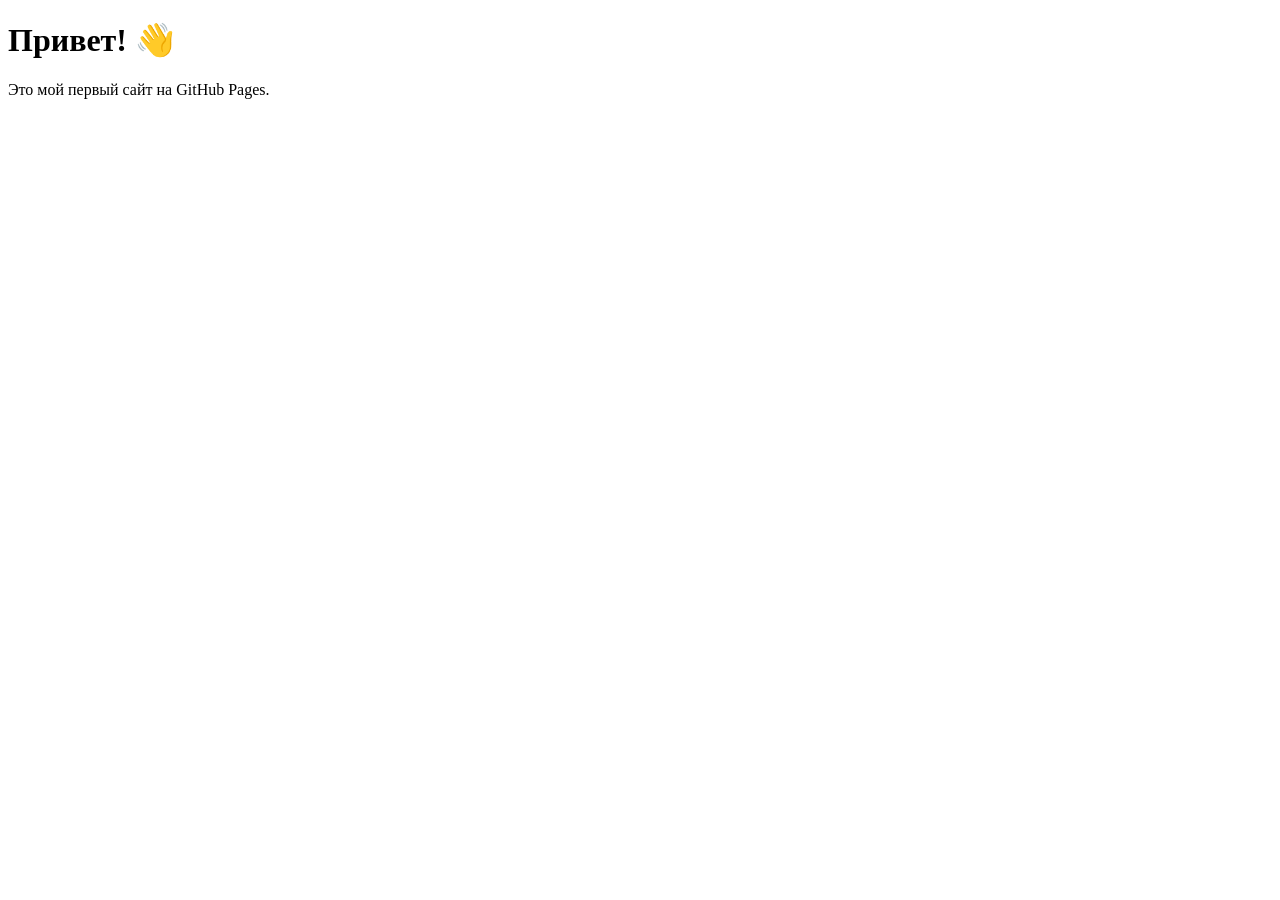
==== index.html @ b1dc0406 "feat: add index file" ====
<!DOCTYPE html>
<html lang="ru">
<head>
  <meta charset="UTF-8">
  <meta name="viewport" content="width=device-width, initial-scale=1.0">
  <title>Мой сайт</title>
</head>
<body>
  <h1>Привет! 👋</h1>
  <p>Это мой первый сайт на GitHub Pages.</p>
</body>
</html>
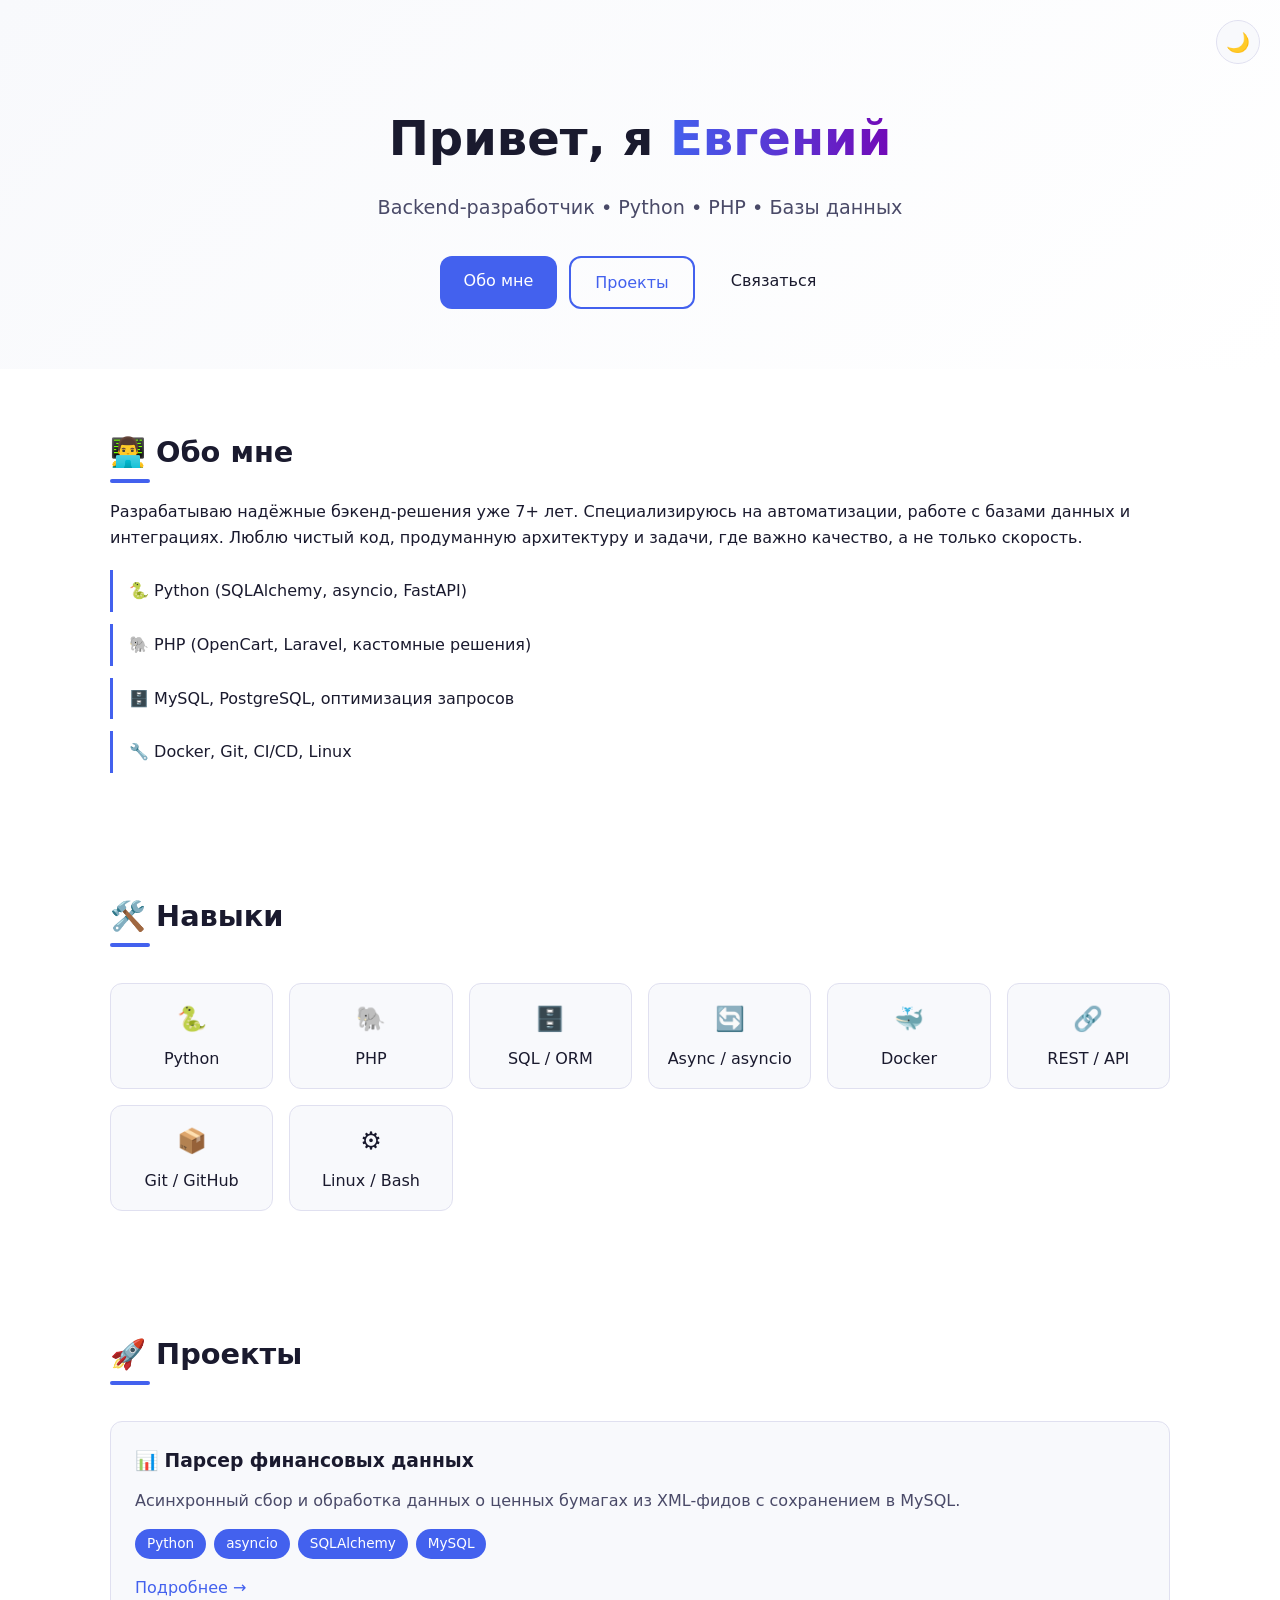
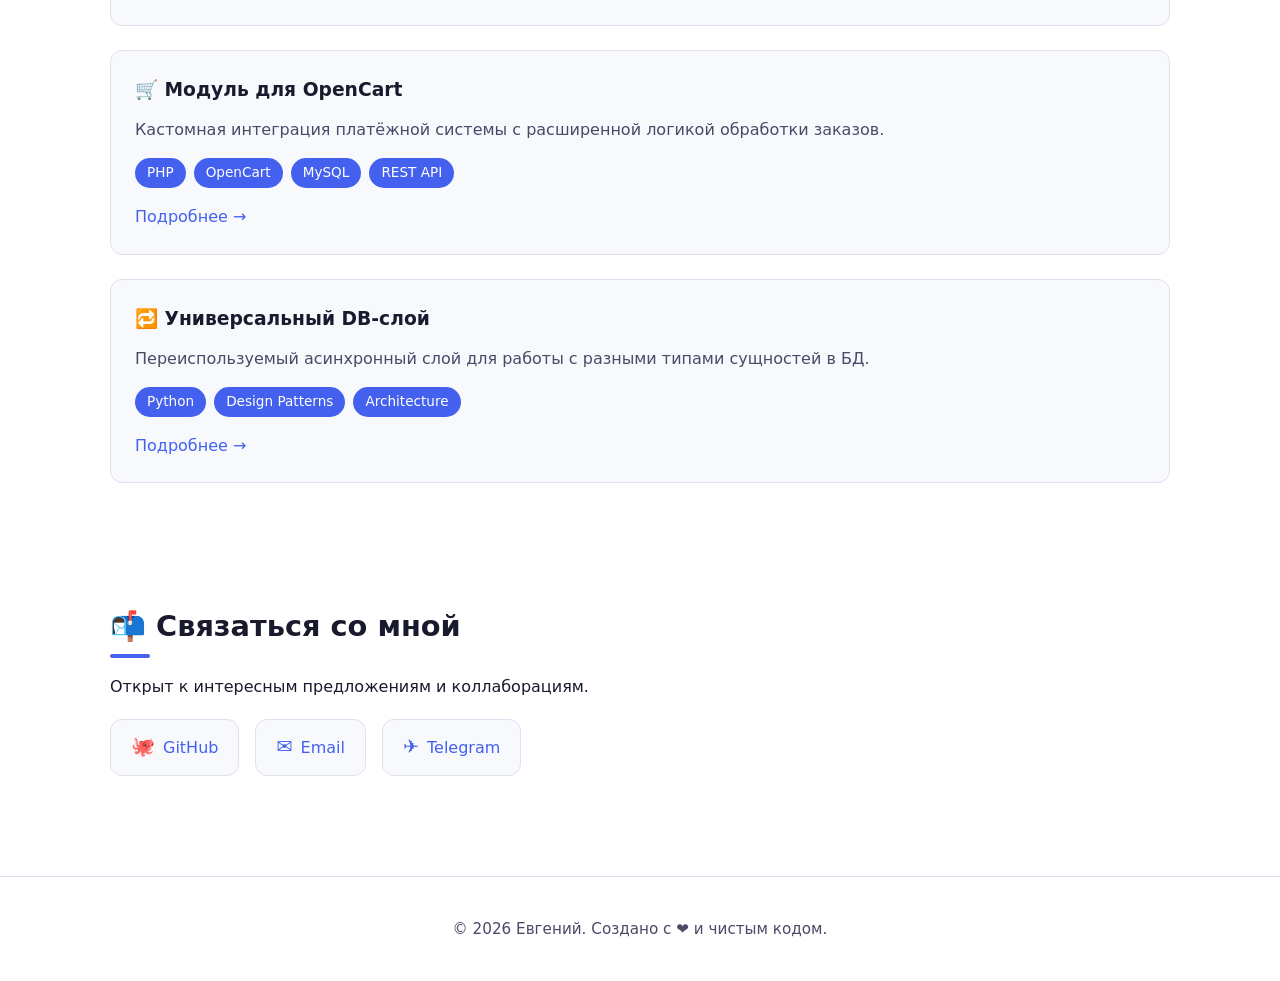
==== commit 52a81a6e: "feat: add first full web page" ====
--- a/index.html
+++ b/index.html
@@ -1,12 +1,109 @@
 <!DOCTYPE html>
 <html lang="ru">
 <head>
-  <meta charset="UTF-8">
-  <meta name="viewport" content="width=device-width, initial-scale=1.0">
-  <title>Мой сайт</title>
+  <meta charset="UTF-8" />
+  <meta name="viewport" content="width=device-width, initial-scale=1.0"/>
+  <meta name="description" content="Портфолио разработчика — бэкенд, базы данных, автоматизация">
+  <title>Евгений | Разработчик</title>
+  <link rel="stylesheet" href="style.css" />
+  <link rel="icon" href="data:image/svg+xml,<svg xmlns=%22http://www.w3.org/2000/svg%22 viewBox=%220 0 100 100%22><text y=%22.9em%22 font-size=%2290%22>👨‍💻</text></svg>">
 </head>
 <body>
-  <h1>Привет! 👋</h1>
-  <p>Это мой первый сайт на GitHub Pages.</p>
+  <button class="theme-toggle" id="themeToggle" aria-label="Переключить тему">🌙</button>
+
+  <header class="hero">
+    <div class="container">
+      <h1>Привет, я <span class="highlight">Евгений</span></h1>
+      <p class="subtitle">Backend-разработчик • Python • PHP • Базы данных</p>
+      <div class="hero-links">
+        <a href="#about" class="btn">Обо мне</a>
+        <a href="#projects" class="btn btn-outline">Проекты</a>
+        <a href="#contact" class="btn btn-ghost">Связаться</a>
+      </div>
+    </div>
+  </header>
+
+  <main class="container">
+    <section id="about" class="section">
+      <h2>👨‍💻 Обо мне</h2>
+      <p>
+        Разрабатываю надёжные бэкенд-решения уже 7+ лет. Специализируюсь на 
+        автоматизации, работе с базами данных и интеграциях. Люблю чистый код, 
+        продуманную архитектуру и задачи, где важно качество, а не только скорость.
+      </p>
+      <ul class="highlights">
+        <li>🐍 Python (SQLAlchemy, asyncio, FastAPI)</li>
+        <li>🐘 PHP (OpenCart, Laravel, кастомные решения)</li>
+        <li>🗄️ MySQL, PostgreSQL, оптимизация запросов</li>
+        <li>🔧 Docker, Git, CI/CD, Linux</li>
+      </ul>
+    </section>
+
+    <section id="skills" class="section">
+      <h2>🛠️ Навыки</h2>
+      <div class="skills-grid">
+        <div class="skill-card"><span class="skill-icon">🐍</span>Python</div>
+        <div class="skill-card"><span class="skill-icon">🐘</span>PHP</div>
+        <div class="skill-card"><span class="skill-icon">🗄️</span>SQL / ORM</div>
+        <div class="skill-card"><span class="skill-icon">🔄</span>Async / asyncio</div>
+        <div class="skill-card"><span class="skill-icon">🐳</span>Docker</div>
+        <div class="skill-card"><span class="skill-icon">🔗</span>REST / API</div>
+        <div class="skill-card"><span class="skill-icon">📦</span>Git / GitHub</div>
+        <div class="skill-card"><span class="skill-icon">⚙️</span>Linux / Bash</div>
+      </div>
+    </section>
+
+    <section id="projects" class="section">
+      <h2>🚀 Проекты</h2>
+      <div class="projects-grid">
+        <article class="project-card">
+          <h3>📊 Парсер финансовых данных</h3>
+          <p>Асинхронный сбор и обработка данных о ценных бумагах из XML-фидов с сохранением в MySQL.</p>
+          <div class="tags">
+            <span>Python</span><span>asyncio</span><span>SQLAlchemy</span><span>MySQL</span>
+          </div>
+          <a href="#" class="project-link">Подробнее →</a>
+        </article>
+        <article class="project-card">
+          <h3>🛒 Модуль для OpenCart</h3>
+          <p>Кастомная интеграция платёжной системы с расширенной логикой обработки заказов.</p>
+          <div class="tags">
+            <span>PHP</span><span>OpenCart</span><span>MySQL</span><span>REST API</span>
+          </div>
+          <a href="#" class="project-link">Подробнее →</a>
+        </article>
+        <article class="project-card">
+          <h3>🔁 Универсальный DB-слой</h3>
+          <p>Переиспользуемый асинхронный слой для работы с разными типами сущностей в БД.</p>
+          <div class="tags">
+            <span>Python</span><span>Design Patterns</span><span>Architecture</span>
+          </div>
+          <a href="#" class="project-link">Подробнее →</a>
+        </article>
+      </div>
+    </section>
+
+    <section id="contact" class="section">
+      <h2>📬 Связаться со мной</h2>
+      <p>Открыт к интересным предложениям и коллаборациям.</p>
+      <div class="contact-links">
+        <a href="https://github.com/jeka0693" target="_blank" rel="noopener" class="contact-link">
+          <span class="icon">🐙</span> GitHub
+        </a>
+        <a href="mailto:your-email@example.com" class="contact-link">
+          <span class="icon">✉️</span> Email
+        </a>
+        <a href="https://t.me/your_telegram" target="_blank" rel="noopener" class="contact-link">
+          <span class="icon">✈️</span> Telegram
+        </a>
+      </div>
+    </section>
+  </main>
+
+  <footer class="footer">
+    <p>© <span id="year"></span> Евгений. Создано с ❤️ и чистым кодом.</p>
+  </footer>
+
+  <script src="script.js"></script>
 </body>
 </html>
--- a/style.css
+++ b/style.css
@@ -0,0 +1,234 @@
+/* ===== CSS Variables & Reset ===== */
+:root {
+  --bg: #ffffff;
+  --text: #1a1a2e;
+  --text-secondary: #4a4a68;
+  --primary: #4361ee;
+  --primary-hover: #3a56d4;
+  --card-bg: #f8f9fc;
+  --border: #e0e0f0;
+  --shadow: 0 4px 20px rgba(0, 0, 0, 0.08);
+  --radius: 12px;
+  --transition: 0.3s ease;
+}
+
+[data-theme="dark"] {
+  --bg: #0f0f1a;
+  --text: #f0f0ff;
+  --text-secondary: #b0b0d0;
+  --primary: #5a76ff;
+  --primary-hover: #748dff;
+  --card-bg: #1a1a2e;
+  --border: #2a2a4a;
+  --shadow: 0 4px 20px rgba(0, 0, 0, 0.4);
+}
+
+* { box-sizing: border-box; margin: 0; padding: 0; }
+html { scroll-behavior: smooth; }
+@media (prefers-reduced-motion: reduce) { html { scroll-behavior: auto; } }
+
+body {
+  font-family: system-ui, -apple-system, 'Segoe UI', Roboto, sans-serif;
+  background: var(--bg);
+  color: var(--text);
+  line-height: 1.6;
+  transition: background var(--transition), color var(--transition);
+}
+
+.container { max-width: 1100px; margin: 0 auto; padding: 0 20px; }
+a { color: var(--primary); text-decoration: none; transition: color var(--transition); }
+a:hover { color: var(--primary-hover); }
+
+/* ===== Theme Toggle ===== */
+.theme-toggle {
+  position: fixed;
+  top: 20px;
+  right: 20px;
+  background: var(--card-bg);
+  border: 1px solid var(--border);
+  border-radius: 50%;
+  width: 44px;
+  height: 44px;
+  font-size: 1.2rem;
+  cursor: pointer;
+  display: grid;
+  place-items: center;
+  transition: transform var(--transition), background var(--transition);
+  z-index: 100;
+}
+.theme-toggle:hover { transform: scale(1.1); }
+
+/* ===== Hero ===== */
+.hero {
+  padding: 100px 0 60px;
+  text-align: center;
+  background: linear-gradient(135deg, var(--card-bg) 0%, transparent 100%);
+}
+.hero h1 {
+  font-size: clamp(2rem, 5vw, 3rem);
+  margin-bottom: 16px;
+  font-weight: 700;
+}
+.highlight {
+  background: linear-gradient(90deg, var(--primary), #7209b7);
+  -webkit-background-clip: text;
+  -webkit-text-fill-color: transparent;
+}
+.subtitle {
+  font-size: 1.2rem;
+  color: var(--text-secondary);
+  margin-bottom: 32px;
+}
+.hero-links {
+  display: flex;
+  gap: 12px;
+  justify-content: center;
+  flex-wrap: wrap;
+}
+
+/* ===== Buttons ===== */
+.btn {
+  padding: 12px 24px;
+  background: var(--primary);
+  color: white;
+  border-radius: var(--radius);
+  font-weight: 500;
+  transition: transform var(--transition), background var(--transition);
+}
+.btn:hover { background: var(--primary-hover); transform: translateY(-2px); }
+.btn-outline {
+  background: transparent;
+  border: 2px solid var(--primary);
+  color: var(--primary);
+}
+.btn-outline:hover { background: var(--primary); color: white; }
+.btn-ghost {
+  background: transparent;
+  color: var(--text);
+}
+.btn-ghost:hover { color: var(--primary); }
+
+/* ===== Sections ===== */
+.section { padding: 60px 0; }
+.section h2 {
+  font-size: 1.8rem;
+  margin-bottom: 24px;
+  position: relative;
+  display: inline-block;
+}
+.section h2::after {
+  content: '';
+  position: absolute;
+  bottom: -8px;
+  left: 0;
+  width: 40px;
+  height: 4px;
+  background: var(--primary);
+  border-radius: 2px;
+}
+
+/* ===== Highlights & Skills ===== */
+.highlights {
+  list-style: none;
+  display: grid;
+  gap: 12px;
+  margin-top: 20px;
+}
+.highlights li {
+  padding: 8px 0;
+  border-left: 3px solid var(--primary);
+  padding-left: 16px;
+}
+
+.skills-grid {
+  display: grid;
+  grid-template-columns: repeat(auto-fit, minmax(140px, 1fr));
+  gap: 16px;
+  margin-top: 20px;
+}
+.skill-card {
+  background: var(--card-bg);
+  border: 1px solid var(--border);
+  border-radius: var(--radius);
+  padding: 16px;
+  text-align: center;
+  transition: transform var(--transition), box-shadow var(--transition);
+}
+.skill-card:hover {
+  transform: translateY(-4px);
+  box-shadow: var(--shadow);
+}
+.skill-icon { font-size: 1.5rem; display: block; margin-bottom: 8px; }
+
+/* ===== Projects ===== */
+.projects-grid {
+  display: grid;
+  gap: 24px;
+  margin-top: 20px;
+}
+.project-card {
+  background: var(--card-bg);
+  border: 1px solid var(--border);
+  border-radius: var(--radius);
+  padding: 24px;
+  transition: transform var(--transition), box-shadow var(--transition);
+}
+.project-card:hover {
+  transform: translateY(-4px);
+  box-shadow: var(--shadow);
+}
+.project-card h3 { margin-bottom: 12px; }
+.project-card p { color: var(--text-secondary); margin-bottom: 16px; }
+.tags {
+  display: flex;
+  gap: 8px;
+  flex-wrap: wrap;
+  margin-bottom: 16px;
+}
+.tags span {
+  background: var(--primary);
+  color: white;
+  padding: 4px 12px;
+  border-radius: 20px;
+  font-size: 0.85rem;
+  font-weight: 500;
+}
+.project-link { font-weight: 500; }
+
+/* ===== Contact ===== */
+.contact-links {
+  display: flex;
+  gap: 16px;
+  flex-wrap: wrap;
+  margin-top: 20px;
+}
+.contact-link {
+  display: flex;
+  align-items: center;
+  gap: 8px;
+  padding: 12px 20px;
+  background: var(--card-bg);
+  border: 1px solid var(--border);
+  border-radius: var(--radius);
+  transition: transform var(--transition);
+}
+.contact-link:hover { transform: translateY(-2px); border-color: var(--primary); }
+.icon { font-size: 1.2rem; }
+
+/* ===== Footer ===== */
+.footer {
+  text-align: center;
+  padding: 40px 0;
+  color: var(--text-secondary);
+  font-size: 0.95rem;
+  border-top: 1px solid var(--border);
+  margin-top: 40px;
+}
+
+/* ===== Responsive ===== */
+@media (max-width: 600px) {
+  .hero { padding: 80px 0 40px; }
+  .section { padding: 40px 0; }
+  .hero-links, .contact-links { flex-direction: column; align-items: center; }
+  .btn { width: 100%; max-width: 280px; }
+}
